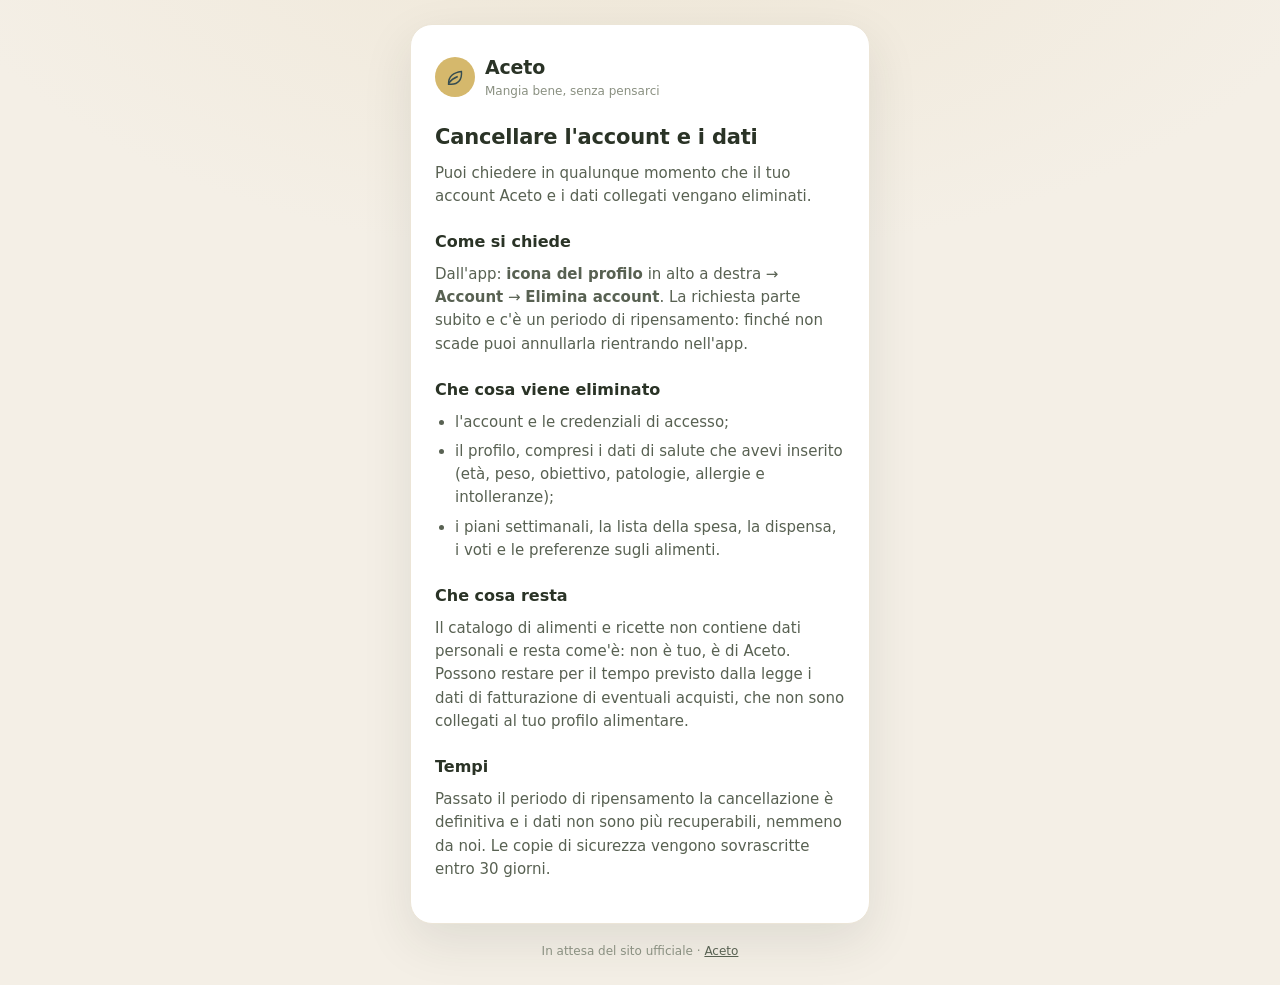
==== account-deletion/index.html @ 106b376c "Pagine pubbliche di Aceto: reset password e cancellazione account Servite da GitHub Pages in attesa " ====
<!DOCTYPE html>
<html lang="it">
<head>
<meta charset="utf-8">
<meta name="viewport" content="width=device-width, initial-scale=1">
<title>Aceto · Cancellare l'account e i dati</title>
<link rel="stylesheet" href="../stile.css">
</head>
<body>
<main>
  <div class="scheda">
    <div class="marchio">
  <span class="bollo"><svg viewBox="0 0 24 24"><path d="M5 19c0-7 5-12 14-13 1 9-4 14-11 14H5Z"/><path d="M5 19c3-4 6-6 10-7.5"/></svg></span>
  <span><b>Aceto</b><small>Mangia bene, senza pensarci</small></span>
</div>
    <h1>Cancellare l'account e i dati</h1>
    <p>Puoi chiedere in qualunque momento che il tuo account Aceto e i dati collegati vengano eliminati.</p>

    <h2 style="font-size:16px;margin:22px 0 8px">Come si chiede</h2>
    <p>Dall'app: <b>icona del profilo</b> in alto a destra → <b>Account</b> → <b>Elimina account</b>.
    La richiesta parte subito e c'è un periodo di ripensamento: finché non scade puoi annullarla
    rientrando nell'app.</p>

    <h2 style="font-size:16px;margin:22px 0 8px">Che cosa viene eliminato</h2>
    <ul>
      <li>l'account e le credenziali di accesso;</li>
      <li>il profilo, compresi i dati di salute che avevi inserito (età, peso, obiettivo, patologie, allergie e intolleranze);</li>
      <li>i piani settimanali, la lista della spesa, la dispensa, i voti e le preferenze sugli alimenti.</li>
    </ul>

    <h2 style="font-size:16px;margin:22px 0 8px">Che cosa resta</h2>
    <p>Il catalogo di alimenti e ricette non contiene dati personali e resta come'è: non è tuo, è di Aceto.
    Possono restare per il tempo previsto dalla legge i dati di fatturazione di eventuali acquisti,
    che non sono collegati al tuo profilo alimentare.</p>

    <h2 style="font-size:16px;margin:22px 0 8px">Tempi</h2>
    <p>Passato il periodo di ripensamento la cancellazione è definitiva e i dati non sono più
    recuperabili, nemmeno da noi. Le copie di sicurezza vengono sovrascritte entro 30 giorni.</p>
  </div>
  <footer>In attesa del sito ufficiale · <a href="../">Aceto</a></footer>
</main>
</body>
</html>
---- stile.css ----
/* Aceto — pagine pubbliche. Stessi colori dell'app (design/tokens del prototipo). */
:root {
  --bg: #f4efe6;
  --card: #fff;
  --ink: #2a3326;
  --ink-soft: #586152;
  --muted: #8a9081;
  --line: #ece5d7;
  --primary: #d5b86c;
  --act-deep: #364d51;
  --red: #b04631;
  --green: #4f7d5a;
}
* { box-sizing: border-box; }
body {
  margin: 0;
  min-height: 100vh;
  display: flex;
  align-items: center;
  justify-content: center;
  padding: 24px 16px;
  background: radial-gradient(1200px 600px at 50% -10%, #efe7d7 0%, transparent 60%), var(--bg);
  color: var(--ink);
  font: 15px/1.55 'DM Sans', -apple-system, BlinkMacSystemFont, 'Segoe UI', system-ui, sans-serif;
  -webkit-font-smoothing: antialiased;
}
main { width: 100%; max-width: 460px; }
.scheda {
  background: var(--card);
  border: 1px solid var(--line);
  border-radius: 22px;
  padding: 28px 24px;
  box-shadow: 0 18px 50px rgba(42, 51, 38, 0.1);
}
.marchio { display: flex; align-items: center; gap: 10px; margin-bottom: 20px; }
.marchio .bollo {
  width: 40px; height: 40px; border-radius: 50%;
  background: var(--primary); display: grid; place-items: center;
}
.marchio .bollo svg { width: 22px; height: 22px; stroke: var(--act-deep); fill: none; stroke-width: 1.6; }
.marchio b { font-size: 19px; letter-spacing: -0.01em; }
.marchio small { display: block; color: var(--muted); font-size: 12px; }
h1 { font-size: 21px; margin: 0 0 8px; letter-spacing: -0.01em; }
p { color: var(--ink-soft); margin: 0 0 14px; }
label { display: block; font-size: 13px; font-weight: 600; margin: 16px 0 6px; }
input {
  width: 100%; padding: 12px 13px; font: inherit; color: var(--ink);
  background: #fff; border: 1px solid var(--line); border-radius: 12px;
}
input:focus { outline: none; border-color: var(--primary); }
button {
  width: 100%; margin-top: 18px; padding: 13px; cursor: pointer;
  font: 700 15px/1 'DM Sans', system-ui, sans-serif; color: #fff;
  background: var(--act-deep); border: none; border-radius: 12px;
}
button:disabled { opacity: 0.5; cursor: default; }
.esito { margin-top: 16px; padding: 12px 14px; border-radius: 12px; font-size: 14px; display: none; }
.esito.mostra { display: block; }
.esito.ok { background: #e6f0e7; color: var(--green); }
.esito.errore { background: #f6e1d9; color: var(--red); }
ul { color: var(--ink-soft); padding-left: 20px; margin: 0 0 14px; }
li { margin-bottom: 6px; }
footer { margin-top: 18px; text-align: center; font-size: 12px; color: var(--muted); }
footer a { color: var(--ink-soft); }
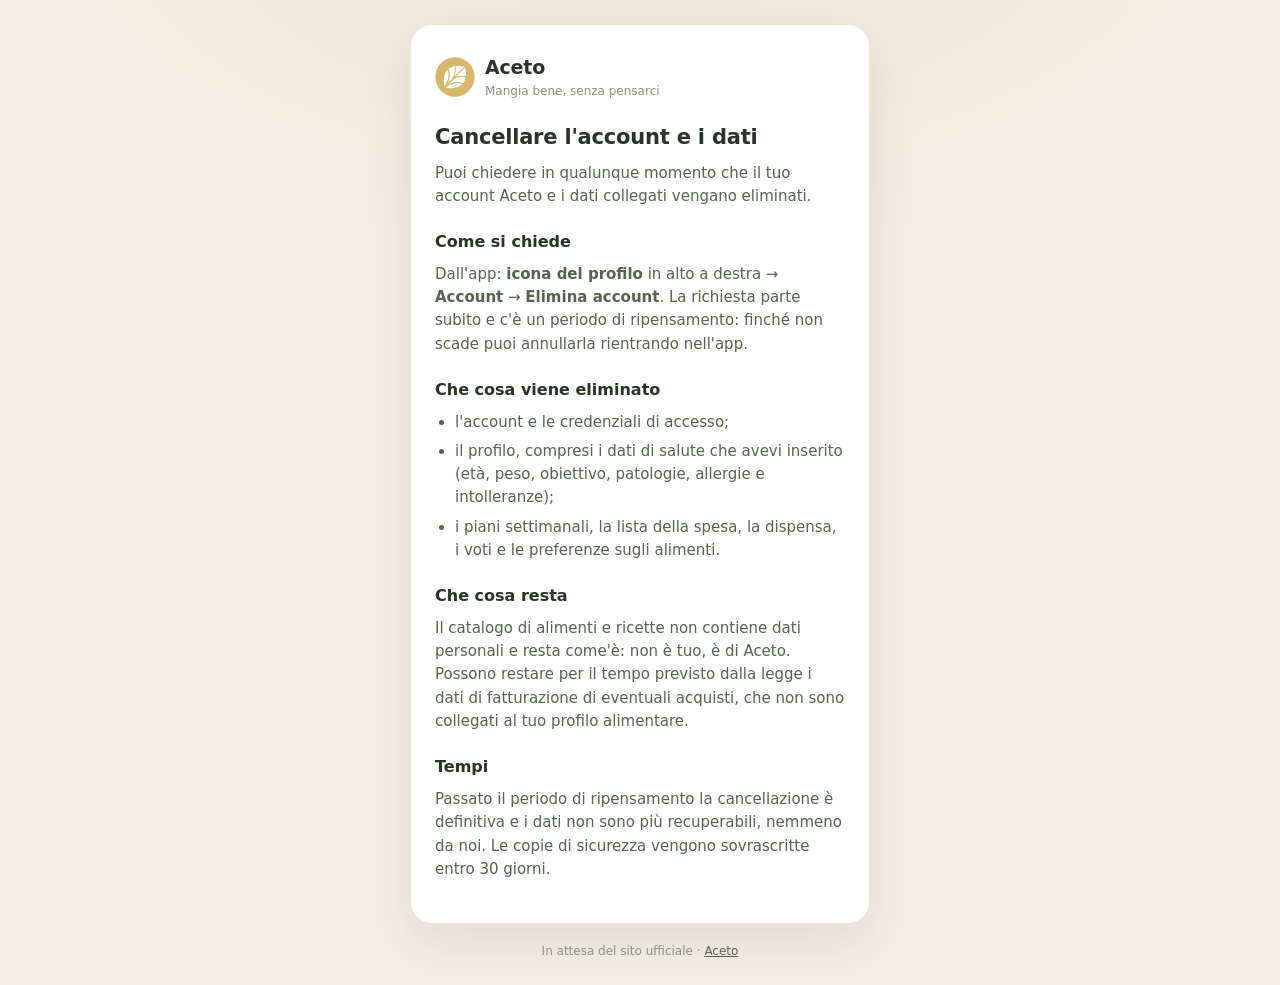
==== commit c35bd2a8: "Il logo vero al posto del segnaposto Le pagine usano ora aceto-logo–tight.svg di design/logo-color, " ====
--- a/account-deletion/index.html
+++ b/account-deletion/index.html
@@ -4,13 +4,14 @@
 <meta charset="utf-8">
 <meta name="viewport" content="width=device-width, initial-scale=1">
 <title>Aceto · Cancellare l'account e i dati</title>
+<link rel="icon" href="../aceto-logo.svg" type="image/svg+xml">
 <link rel="stylesheet" href="../stile.css">
 </head>
 <body>
 <main>
   <div class="scheda">
     <div class="marchio">
-  <span class="bollo"><svg viewBox="0 0 24 24"><path d="M5 19c0-7 5-12 14-13 1 9-4 14-11 14H5Z"/><path d="M5 19c3-4 6-6 10-7.5"/></svg></span>
+  <img src="../aceto-logo.svg" alt="" width="40" height="40">
   <span><b>Aceto</b><small>Mangia bene, senza pensarci</small></span>
 </div>
     <h1>Cancellare l'account e i dati</h1>
--- a/stile.css
+++ b/stile.css
@@ -33,11 +33,7 @@
   box-shadow: 0 18px 50px rgba(42, 51, 38, 0.1);
 }
 .marchio { display: flex; align-items: center; gap: 10px; margin-bottom: 20px; }
-.marchio .bollo {
-  width: 40px; height: 40px; border-radius: 50%;
-  background: var(--primary); display: grid; place-items: center;
-}
-.marchio .bollo svg { width: 22px; height: 22px; stroke: var(--act-deep); fill: none; stroke-width: 1.6; }
+.marchio img { width: 40px; height: 40px; display: block; object-fit: contain; }
 .marchio b { font-size: 19px; letter-spacing: -0.01em; }
 .marchio small { display: block; color: var(--muted); font-size: 12px; }
 h1 { font-size: 21px; margin: 0 0 8px; letter-spacing: -0.01em; }
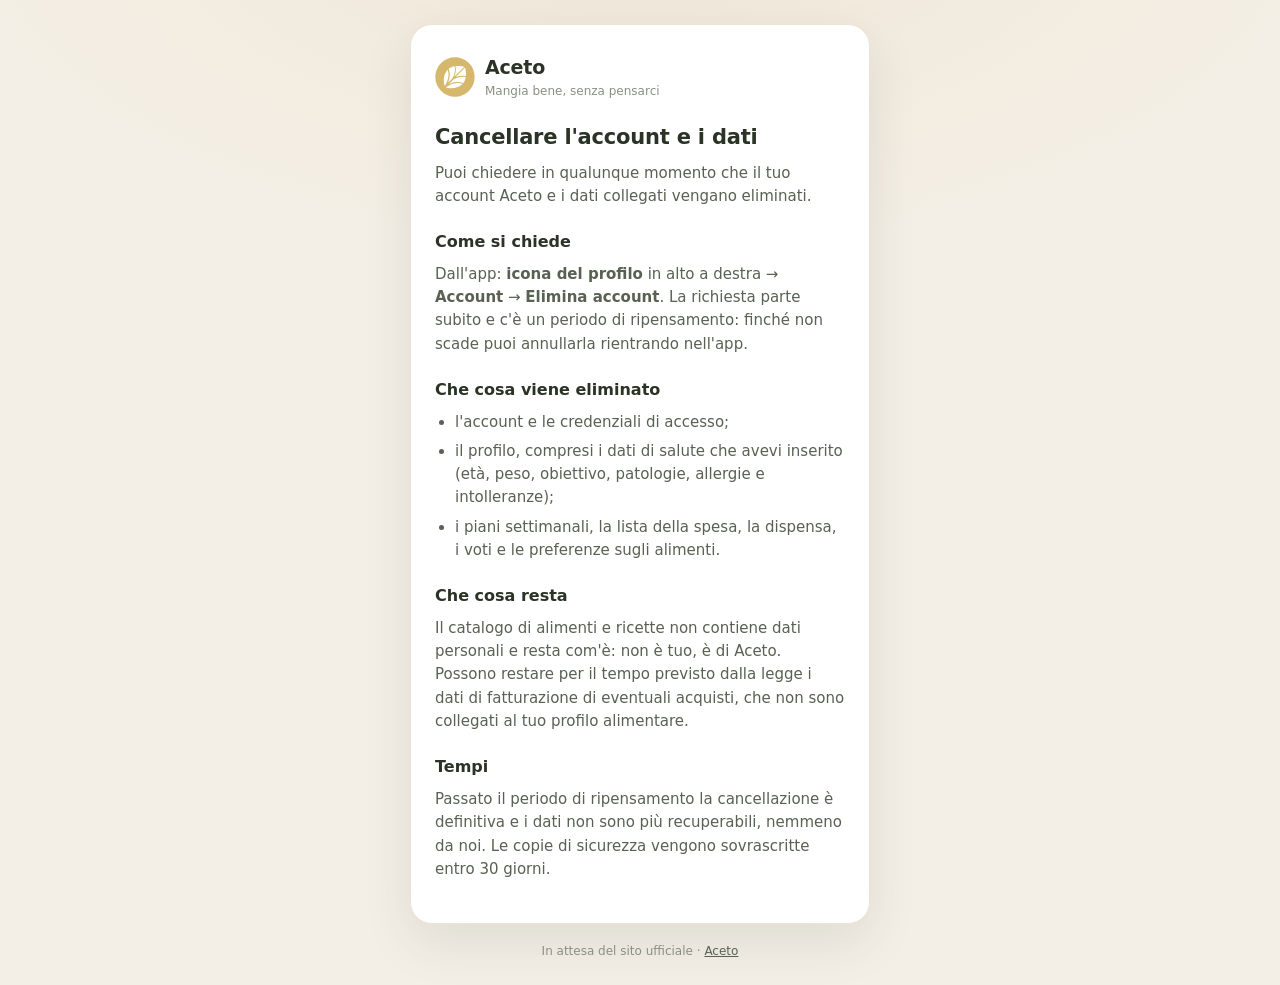
==== commit 317b230e: "Refuso: com'è Co-Authored-By: Claude Opus 5 <noreply@anthropic.com>" ====
--- a/account-deletion/index.html
+++ b/account-deletion/index.html
@@ -30,7 +30,7 @@
     </ul>
 
     <h2 style="font-size:16px;margin:22px 0 8px">Che cosa resta</h2>
-    <p>Il catalogo di alimenti e ricette non contiene dati personali e resta come'è: non è tuo, è di Aceto.
+    <p>Il catalogo di alimenti e ricette non contiene dati personali e resta com'è: non è tuo, è di Aceto.
     Possono restare per il tempo previsto dalla legge i dati di fatturazione di eventuali acquisti,
     che non sono collegati al tuo profilo alimentare.</p>
 
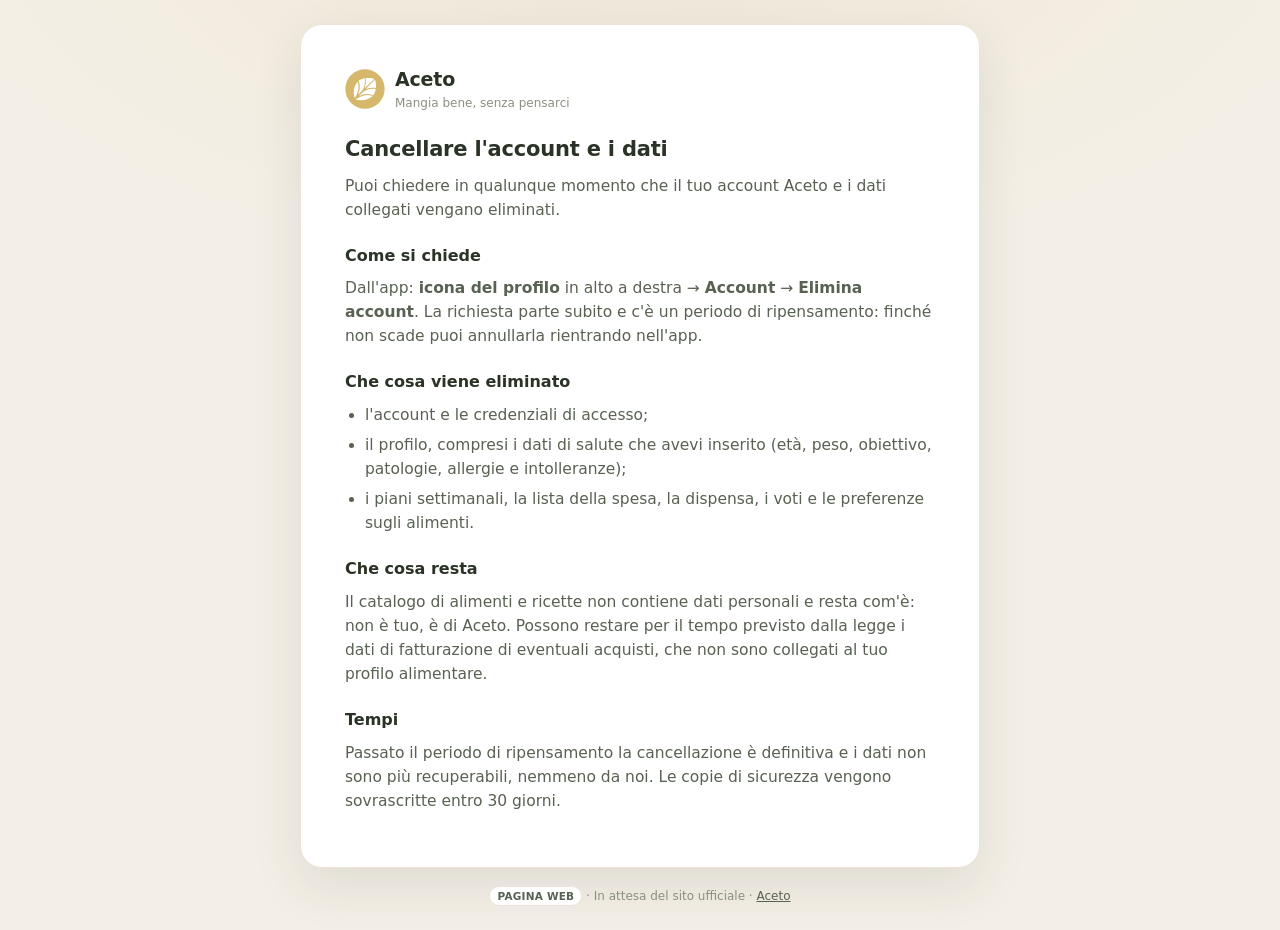
==== commit 13ea0341: "Un cartellino "pagina web" nel piede di ogni pagina pubblica Provando l app in un browser è facile c" ====
--- a/account-deletion/index.html
+++ b/account-deletion/index.html
@@ -38,7 +38,7 @@
     <p>Passato il periodo di ripensamento la cancellazione è definitiva e i dati non sono più
     recuperabili, nemmeno da noi. Le copie di sicurezza vengono sovrascritte entro 30 giorni.</p>
   </div>
-  <footer>In attesa del sito ufficiale · <a href="../">Aceto</a></footer>
+  <footer><span class="segno">PAGINA WEB</span> · In attesa del sito ufficiale · <a href="../">Aceto</a></footer>
 </main>
 </body>
 </html>
--- a/stile.css
+++ b/stile.css
@@ -24,13 +24,20 @@
   font: 15px/1.55 'DM Sans', -apple-system, BlinkMacSystemFont, 'Segoe UI', system-ui, sans-serif;
   -webkit-font-smoothing: antialiased;
 }
-main { width: 100%; max-width: 460px; }
+main { width: 100%; max-width: 680px; }
+/* Sul telefono la scheda occupa tutta la larghezza utile; sul monitor si allarga
+   ma il testo resta su righe leggibili (~70 caratteri), che è il limite vero. */
 .scheda {
   background: var(--card);
   border: 1px solid var(--line);
   border-radius: 22px;
-  padding: 28px 24px;
+  padding: 32px 30px;
   box-shadow: 0 18px 50px rgba(42, 51, 38, 0.1);
+}
+@media (min-width: 620px) {
+  .scheda { padding: 40px 44px; }
+  h1 { font-size: 24px; }
+  body { font-size: 15.5px; }
 }
 .marchio { display: flex; align-items: center; gap: 10px; margin-bottom: 20px; }
 .marchio img { width: 40px; height: 40px; display: block; object-fit: contain; }
@@ -39,6 +46,7 @@
 h1 { font-size: 21px; margin: 0 0 8px; letter-spacing: -0.01em; }
 p { color: var(--ink-soft); margin: 0 0 14px; }
 label { display: block; font-size: 13px; font-weight: 600; margin: 16px 0 6px; }
+#modulo { max-width: 420px; }
 input {
   width: 100%; padding: 12px 13px; font: inherit; color: var(--ink);
   background: #fff; border: 1px solid var(--line); border-radius: 12px;
@@ -58,3 +66,17 @@
 li { margin-bottom: 6px; }
 footer { margin-top: 18px; text-align: center; font-size: 12px; color: var(--muted); }
 footer a { color: var(--ink-soft); }
+
+/* Provando l'app in un browser è facile confondere le due cose: queste pagine
+   stanno sul web e ci restano anche quando l'app sarà pubblicata. */
+.segno {
+  display: inline-block;
+  border: 1px solid var(--line);
+  border-radius: 999px;
+  padding: 1px 7px;
+  font-size: 10.5px;
+  font-weight: 700;
+  letter-spacing: 0.02em;
+  color: var(--ink-soft);
+  background: var(--card);
+}
